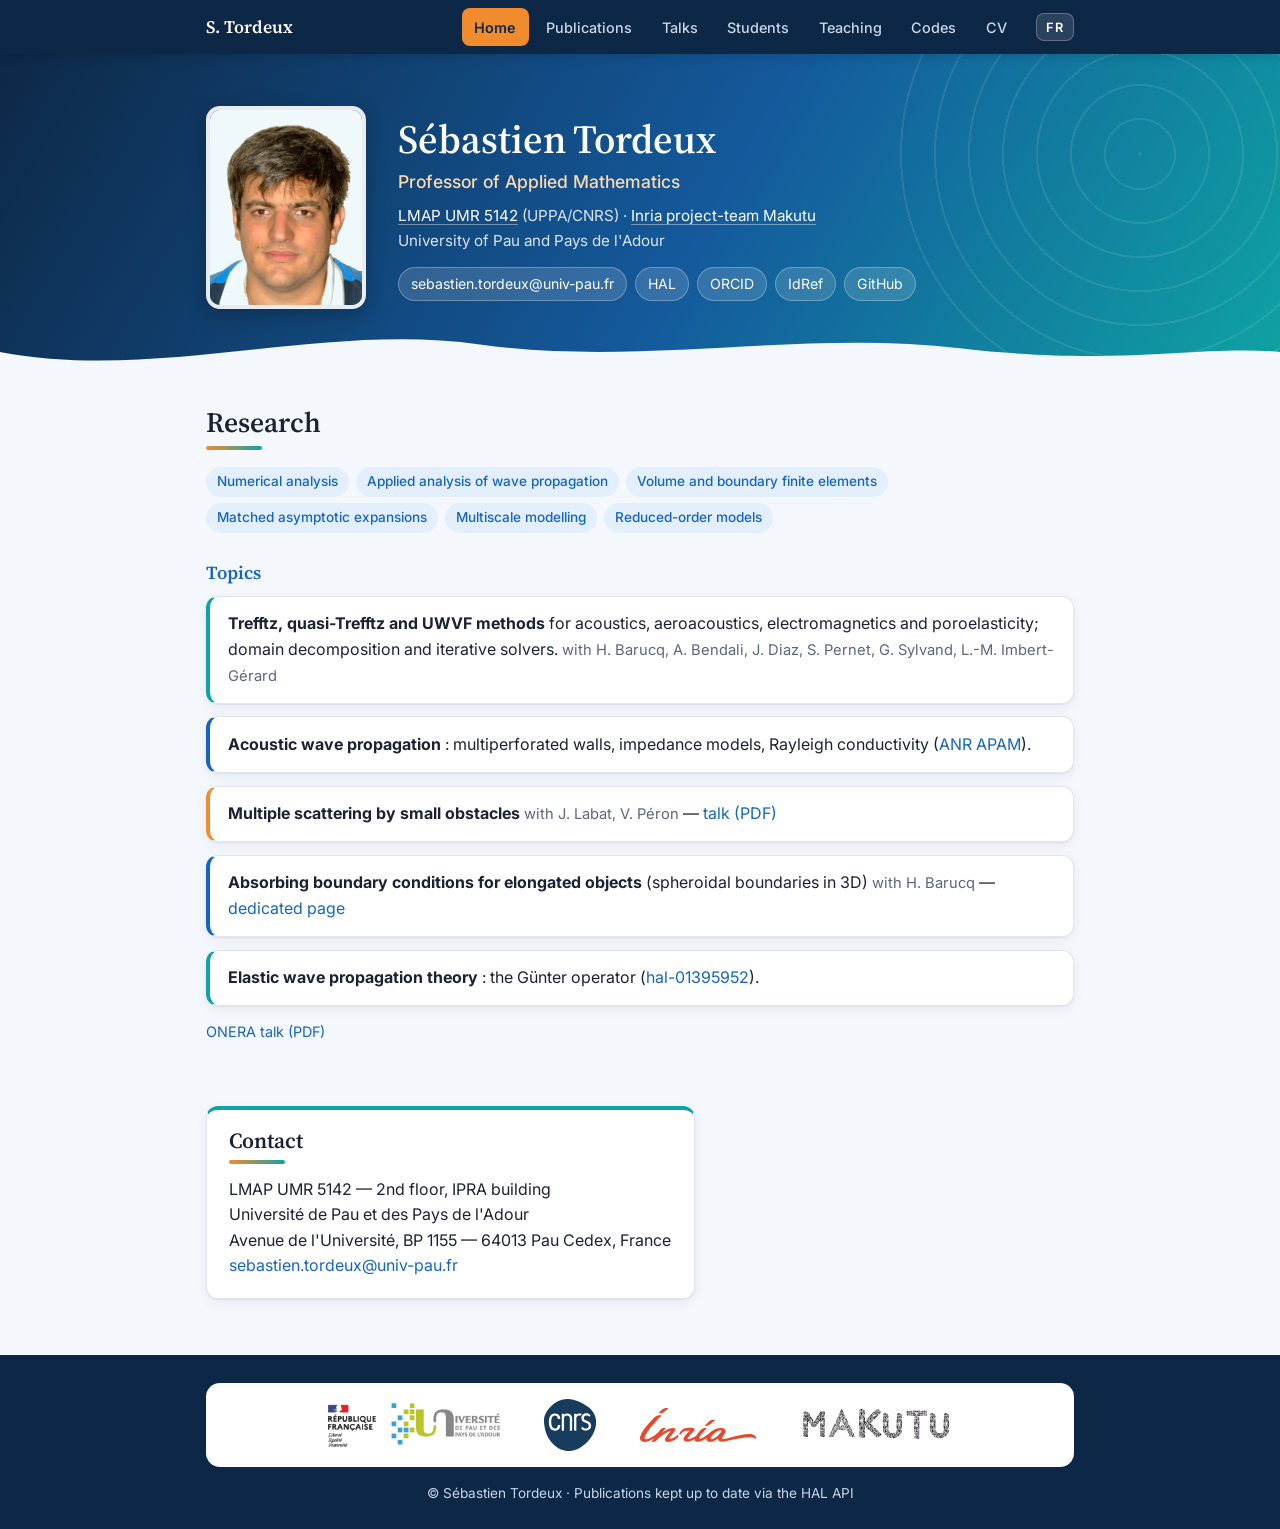
==== index.html @ 2b5ae41a "Parcours : demi-délégation Inria 2025–2027 Co-Authored-By: Claude Opus 5.5 <noreply@anthropic.com>" ====
<!doctype html>
<html lang="fr">
<head>
<meta charset="utf-8">
<meta name="viewport" content="width=device-width, initial-scale=1">
<title>Sébastien Tordeux</title>
<meta name="description" content="Sébastien Tordeux — Professeur de mathématiques appliquées, Université de Pau et des Pays de l'Adour, LMAP, équipe Inria Makutu. Propagation d'ondes, méthodes de Trefftz, analyse asymptotique.">
<link rel="icon" href="img/photo.jpg">
<link rel="preconnect" href="https://fonts.googleapis.com">
<link rel="preconnect" href="https://fonts.gstatic.com" crossorigin>
<link href="https://fonts.googleapis.com/css2?family=Source+Serif+4:opsz,wght@8..60,400;8..60,600&family=Inter:wght@400;500;600&display=swap" rel="stylesheet">
<link rel="stylesheet" href="style.css">
<script>
  // Langue : choix mémorisé, sinon langue du navigateur
  (function () {
    var l;
    try { l = localStorage.getItem('lang'); } catch (e) {}
    if (!l) l = (navigator.language || 'fr').slice(0, 2) === 'fr' ? 'fr' : 'en';
    document.documentElement.lang = l;
  })();
</script>
</head>
<body>

<nav class="topbar">
  <div class="wrap topbar-in">
    <a class="brand" href="#accueil">S. Tordeux</a>
    <ul class="menu">
      <li><a href="#accueil"><span data-l="fr">Accueil</span><span data-l="en">Home</span></a></li>
      <li><a href="#publications">Publications</a></li>
      <li><a href="#exposes"><span data-l="fr">Exposés</span><span data-l="en">Talks</span></a></li>
      <li><a href="#encadrement"><span data-l="fr">Encadrement</span><span data-l="en">Students</span></a></li>
      <li><a href="#enseignement"><span data-l="fr">Enseignement</span><span data-l="en">Teaching</span></a></li>
      <li><a href="#codes">Codes</a></li>
      <li><a href="#parcours"><span data-l="fr">Parcours</span><span data-l="en">CV</span></a></li>
    </ul>
    <button id="lang-toggle" class="lang" type="button" aria-label="Changer de langue / Switch language">
      <span data-l="fr">EN</span><span data-l="en">FR</span>
    </button>
  </div>
</nav>

<header class="hero" data-tab="accueil">
 <div class="wrap hero-in">
  <img class="photo" src="img/photo.jpg" alt="Sébastien Tordeux" width="332" height="425">
  <div>
    <h1>Sébastien Tordeux</h1>
    <p class="role">
      <span data-l="fr">Professeur des universités en mathématiques appliquées</span>
      <span data-l="en">Professor of Applied Mathematics</span>
    </p>
    <p class="affil">
      <a href="https://lma-umr5142.univ-pau.fr/">LMAP UMR 5142</a> (UPPA/CNRS) ·
      <a href="https://team.inria.fr/makutu/"><span data-l="fr">Équipe-projet Inria</span><span data-l="en">Inria project-team</span> Makutu</a><br>
      <span data-l="fr">Université de Pau et des Pays de l'Adour</span><span data-l="en">University of Pau and Pays de l'Adour</span>
    </p>
    <ul class="links">
      <li><a href="mailto:sebastien.tordeux@univ-pau.fr">sebastien.tordeux@univ-pau.fr</a></li>
      <li><a href="https://hal.science/search/index/?q=authIdHal_s:sebastien-tordeux">HAL</a></li>
      <li><a href="https://orcid.org/0000-0002-1357-8472">ORCID</a></li>
      <li><a href="https://www.idref.fr/085221473">IdRef</a></li>
      <li><a href="https://github.com/stordeux">GitHub</a></li>
    </ul>
  </div>
 </div>
 <svg class="wave" viewBox="0 0 1440 80" preserveAspectRatio="none" aria-hidden="true">
  <path d="M0,40 C180,80 360,0 540,30 C720,60 900,10 1080,35 C1260,60 1350,30 1440,40 L1440,80 L0,80 Z"/>
 </svg>
</header>

<main class="wrap">

<!-- ============ RECHERCHE ============ -->
<section id="recherche" data-tab="accueil">
  <h2><span data-l="fr">Recherche</span><span data-l="en">Research</span></h2>

  <div class="tags">
    <span data-l="fr"><span class="tag">Analyse numérique</span><span class="tag">Analyse appliquée des phénomènes de propagation d'ondes</span><span class="tag">Éléments finis volumiques et de frontière</span><span class="tag">Développements asymptotiques raccordés</span><span class="tag">Modélisation multi-échelle</span><span class="tag">Modèles réduits</span></span>
    <span data-l="en"><span class="tag">Numerical analysis</span><span class="tag">Applied analysis of wave propagation</span><span class="tag">Volume and boundary finite elements</span><span class="tag">Matched asymptotic expansions</span><span class="tag">Multiscale modelling</span><span class="tag">Reduced-order models</span></span>
  </div>

  <h3><span data-l="fr">Thèmes</span><span data-l="en">Topics</span></h3>
  <ul class="themes">
    <li>
      <strong><span data-l="fr">Méthodes de Trefftz, quasi-Trefftz et UWVF</span><span data-l="en">Trefftz, quasi-Trefftz and UWVF methods</span></strong>
      <span data-l="fr">en acoustique, aéroacoustique, électromagnétisme et poro-élasticité ; décomposition de domaine et solveurs itératifs.</span>
      <span data-l="en">for acoustics, aeroacoustics, electromagnetics and poroelasticity; domain decomposition and iterative solvers.</span>
      <span class="who"><span data-l="fr">avec</span><span data-l="en">with</span> H. Barucq, A. Bendali, J. Diaz, S. Pernet, G. Sylvand, L.-M. Imbert-Gérard</span>
    </li>
    <li>
      <strong><span data-l="fr">Propagation des ondes acoustiques</span><span data-l="en">Acoustic wave propagation</span></strong>
      <span data-l="fr">: modélisation des parois multiperforées, modèles d'impédance, conductivité de Rayleigh</span>
      <span data-l="en">: multiperforated walls, impedance models, Rayleigh conductivity</span>
      (<a href="http://apam.cerfacs.fr/index.html">ANR APAM</a>).
    </li>
    <li>
      <strong><span data-l="fr">Diffraction multiple par de petits obstacles</span><span data-l="en">Multiple scattering by small obstacles</span></strong>
      <span class="who"><span data-l="fr">avec</span><span data-l="en">with</span> J. Labat, V. Péron</span>
      — <a href="exposes/JOSO_pres.pdf"><span data-l="fr">exposé</span><span data-l="en">talk</span> (PDF)</a>
    </li>
    <li>
      <strong><span data-l="fr">Conditions aux limites absorbantes pour les objets allongés</span><span data-l="en">Absorbing boundary conditions for elongated objects</span></strong>
      <span data-l="fr">(frontières sphéroïdales en dimension 3)</span><span data-l="en">(spheroidal boundaries in 3D)</span>
      <span class="who"><span data-l="fr">avec</span><span data-l="en">with</span> H. Barucq</span>
      — <a href="spheroidal.html"><span data-l="fr">page dédiée</span><span data-l="en">dedicated page</span></a>
    </li>
    <li>
      <strong><span data-l="fr">Théorie de la propagation des ondes élastiques</span><span data-l="en">Elastic wave propagation theory</span></strong>
      : <span data-l="fr">opérateur de Günter</span><span data-l="en">the Günter operator</span>
      (<a href="https://hal.science/hal-01395952">hal-01395952</a>).
    </li>
  </ul>
  <p class="aside"><a href="exposes/EXPOSE_ONERA.pdf"><span data-l="fr">Exposé ONERA</span><span data-l="en">ONERA talk</span> (PDF)</a></p>
</section>

<!-- ============ PUBLICATIONS ============ -->
<section id="publications" data-tab="publications">
  <h2>Publications</h2>
  <p class="aside">
    <span data-l="fr">Liste générée automatiquement depuis</span><span data-l="en">List generated automatically from</span>
    <a href="https://hal.science/search/index/?q=authIdHal_s:sebastien-tordeux">HAL</a>.
  </p>
  <div class="pub-controls">
    <input id="pub-search" type="search" placeholder="Rechercher… / Search…" aria-label="Rechercher dans les publications">
    <div id="pub-filters" class="chips" role="group"></div>
  </div>
  <p id="pub-status" class="aside"></p>
  <div id="pub-list"></div>
</section>

<!-- ============ EXPOSÉS ============ -->
<section id="exposes" data-tab="exposes">
  <h2><span data-l="fr">Exposés</span><span data-l="en">Talks</span></h2>
  <p class="aside">
    <span data-l="fr">Exposés donnés en congrès, en séminaire et pour le grand public.</span>
    <span data-l="en">Talks given at conferences, in seminars and for the general public.</span>
  </p>
  <h4 class="pub-year">2026</h4>
  <ol class="pubs talks">
    <li class="talk-conf"><div class="pub-title"><span class="badge"><span data-l="fr">Congrès</span><span data-l="en">Conference</span></span><i>Numerical Quasi-Trefftz Method for Helmholtz problems</i> <span class="who">(<span data-l="fr">avec</span><span data-l="en">with</span> H. Barucq)</span></div><div class="pub-meta">Trefftz Workshop 2026 – A Century of Trefftz Methods, University of Vienna, Autriche <span class="pub-links"><a href="https://hal.science/hal-05777149">HAL</a></span></div></li>
    <li class="talk-conf"><div class="pub-title"><span class="badge"><span data-l="fr">Congrès</span><span data-l="en">Conference</span></span><i>Variational Quasi-Trefftz Method for Time-Harmonic First-Order Wave Propagation Systems</i> <span class="who">(<span data-l="fr">avec</span><span data-l="en">with</span> M. Rivet, S. Pernet)</span></div><div class="pub-meta">WAVES 2026 – 17th International Conference on Mathematical and Numerical Aspects of Wave Propagation, Montréal, Canada <span class="pub-links"><a href="https://hal.science/hal-05777160">HAL</a></span></div></li>
  </ol>
  <h4 class="pub-year">2024</h4>
  <ol class="pubs talks">
    <li class="talk-conf"><div class="pub-title"><span class="badge"><span data-l="fr">Congrès</span><span data-l="en">Conference</span></span><i>Trefftz Variational Iterative Methods for Solving Linear Hyperbolic Systems</i></div><div class="pub-meta">BIRS Workshop &quot;Contemporary Challenges in Trefftz Methods&quot;, Oaxaca, Mexique</div></li>
    <li class="talk-sem"><div class="pub-title"><span class="badge"><span data-l="fr">Séminaire</span><span data-l="en">Seminar</span></span><i>Méthode de Trefftz pour la Résolution Numérique des Problèmes Hyperboliques</i></div><div class="pub-meta">Séminaire MAC, Institut de Mathématiques de Toulouse</div></li>
    <li class="talk-sem"><div class="pub-title"><span class="badge"><span data-l="fr">Séminaire</span><span data-l="en">Seminar</span></span><i>Méthode de Trefftz pour la Résolution Numérique des Problèmes Hyperboliques</i></div><div class="pub-meta">Séminaire MAP, Laboratoire de Mathématiques et de ses Applications de Pau</div></li>
    <li class="talk-pub"><div class="pub-title"><span class="badge"><span data-l="fr">Grand public</span><span data-l="en">Outreach</span></span><i>Intégration exacte et numérique</i></div><div class="pub-meta">Cercle Sofia Kovalevskaïa</div></li>
  </ol>
  <h4 class="pub-year">2023</h4>
  <ol class="pubs talks">
    <li class="talk-conf"><div class="pub-title"><span class="badge"><span data-l="fr">Congrès</span><span data-l="en">Conference</span></span><i>Méthode de Décomposition de Domaine Basée sur une Formulation de Trefftz pour l’Acoustique Anisotrope</i></div><div class="pub-meta">SMAI, Guadeloupe</div></li>
    <li class="talk-conf"><div class="pub-title"><span class="badge"><span data-l="fr">Congrès</span><span data-l="en">Conference</span></span><i>Scattering of Electromagnetic Waves by Small Obstacles</i></div><div class="pub-meta">AIP, Göttingen</div></li>
    <li class="talk-sem"><div class="pub-title"><span class="badge"><span data-l="fr">Séminaire</span><span data-l="en">Seminar</span></span><i>Méthode de Trefftz pour la Résolution Numérique des Problèmes Hyperboliques</i></div><div class="pub-meta">Institut de Mathématiques de Marseille</div></li>
  </ol>
  <h4 class="pub-year">2022</h4>
  <ol class="pubs talks">
    <li class="talk-sem"><div class="pub-title"><span class="badge"><span data-l="fr">Séminaire</span><span data-l="en">Seminar</span></span><i>An Iterative Method for the Solution of the Maxwell Equations in Very Large Domains</i></div><div class="pub-meta">Applied Mathematics Webinar, Jeddah – Riyadh – Dammam</div></li>
    <li class="talk-sem"><div class="pub-title"><span class="badge"><span data-l="fr">Séminaire</span><span data-l="en">Seminar</span></span><i>Applied Mathematics Webinar</i></div><div class="pub-meta">ENS-Kouba, Alger</div></li>
  </ol>
  <h4 class="pub-year">2019</h4>
  <ol class="pubs talks">
    <li class="talk-conf"><div class="pub-title"><span class="badge"><span data-l="fr">Congrès</span><span data-l="en">Conference</span></span><i>On the Finite Element Solution of Helmholtz Problems in Anisotropic Media</i> <span class="who">(<span data-l="fr">avec</span><span data-l="en">with</span> H. Barucq, A. Bendali, J. Diaz)</span></div><div class="pub-meta">JOSO – Journées Ondes Sud-Ouest, Le Barp, France</div></li>
    <li class="talk-conf"><div class="pub-title"><span class="badge"><span data-l="fr">Congrès</span><span data-l="en">Conference</span></span><i>Ultra-Weak Variational Formulation in Heterogeneous and Anisotropic Media</i> <span class="who">(<span data-l="fr">avec</span><span data-l="en">with</span> H. Barucq, A. Bendali, J. Diaz)</span></div><div class="pub-meta">Workshop franco-russe « Differential Equations and Mathematical Modeling », Khanty-Mansiïsk, Russie</div></li>
    <li class="talk-sem"><div class="pub-title"><span class="badge"><span data-l="fr">Séminaire</span><span data-l="en">Seminar</span></span><i>On the Finite Element Solution of Helmholtz Problems in Anisotropic Media</i></div><div class="pub-meta">LM2AS, DTIS, ONERA</div></li>
    <li class="talk-pub"><div class="pub-title"><span class="badge"><span data-l="fr">Grand public</span><span data-l="en">Outreach</span></span><i>Quelques apports des mathématiques à la physique et de la physique aux mathématiques</i></div><div class="pub-meta">Cercle Sofia Kovalevskaïa, 9 mai 2019</div></li>
  </ol>
  <h4 class="pub-year">2018</h4>
  <ol class="pubs talks">
    <li class="talk-pub"><div class="pub-title"><span class="badge"><span data-l="fr">Grand public</span><span data-l="en">Outreach</span></span><i>Intégration exacte et numérique</i></div><div class="pub-meta">Cercle Sofia Kovalevskaïa, 5 mai 2018</div></li>
  </ol>
  <h4 class="pub-year">2017</h4>
  <ol class="pubs talks">
    <li class="talk-conf"><div class="pub-title"><span class="badge"><span data-l="fr">Congrès</span><span data-l="en">Conference</span></span><i>A Trefftz Method Whose Shape Functions are Constructed Thanks to a High-order DG Finite Element Method</i> <span class="who">(<span data-l="fr">avec</span><span data-l="en">with</span> H. Barucq, A. Bendali, J. Diaz)</span></div><div class="pub-meta">WAVES 2017 – 13th International Conference on Mathematical and Numerical Aspects of Wave Propagation, Minnesota, USA</div></li>
  </ol>
  <h4 class="pub-year">2016</h4>
  <ol class="pubs talks">
    <li class="talk-conf"><div class="pub-title"><span class="badge"><span data-l="fr">Congrès</span><span data-l="en">Conference</span></span><i>A Finite Element Method Whose Shape Functions are Constructed Thanks to a Boundary Element Method</i></div><div class="pub-meta">7th EAGE Saint Petersburg International Conference and Exhibition, Session: Forward and Inverse Seismic Problems</div></li>
  </ol>
  <h4 class="pub-year">2014</h4>
  <ol class="pubs talks">
    <li class="talk-conf"><div class="pub-title"><span class="badge"><span data-l="fr">Congrès</span><span data-l="en">Conference</span></span><i>Modeling of the Damping of Multiperforated Plates</i></div><div class="pub-meta">ICMM-2014, Yakutsk, Russie</div></li>
  </ol>
  <h4 class="pub-year">2013</h4>
  <ol class="pubs talks">
    <li class="talk-sem"><div class="pub-title"><span class="badge"><span data-l="fr">Séminaire</span><span data-l="en">Seminar</span></span><i>IPDG and Laguerre Polynomials for the Wave Equation</i></div><div class="pub-meta">Institute of Computational Mathematics and Mathematical Geophysics, Novosibirsk State University, Russie</div></li>
    <li class="talk-sem"><div class="pub-title"><span class="badge"><span data-l="fr">Séminaire</span><span data-l="en">Seminar</span></span><i>Parois Perforées en Acoustique Linéaire</i></div><div class="pub-meta">Université de Lyon</div></li>
  </ol>
  <h4 class="pub-year">2012</h4>
  <ol class="pubs talks">
    <li class="talk-conf"><div class="pub-title"><span class="badge"><span data-l="fr">Congrès</span><span data-l="en">Conference</span></span><i>Absorbing Boundary Conditions for an Elongated Body</i></div><div class="pub-meta">Aquitaine-Euskadi Workshop on Applied Mathematics, BCAM</div></li>
    <li class="talk-conf"><div class="pub-title"><span class="badge"><span data-l="fr">Congrès</span><span data-l="en">Conference</span></span><i>Eigenvalue Solver Based on an Integral Equation Formulation</i></div><div class="pub-meta">Inverse and Ill-Posed Problems of Mathematical Physics (dédiée au 80e anniversaire de M.M. Lavrent’ev), Novossibirsk, Russie</div></li>
    <li class="talk-conf"><div class="pub-title"><span class="badge"><span data-l="fr">Congrès</span><span data-l="en">Conference</span></span><i>Absorbing Boundary Conditions for an Elongated Body</i></div><div class="pub-meta">Theory and Computational Methods for Inverse and Ill-posed Problems, Novossibirsk, Russie</div></li>
    <li class="talk-conf"><div class="pub-title"><span class="badge"><span data-l="fr">Congrès</span><span data-l="en">Conference</span></span><i>Eigenvalue Solver Based on an Integral Equation Formulation</i></div><div class="pub-meta">Jaca</div></li>
    <li class="talk-conf"><div class="pub-title"><span class="badge"><span data-l="fr">Congrès</span><span data-l="en">Conference</span></span><i>A discontinuous Galerkin method to solve the Helmholtz equation in heterogeneous media</i></div><div class="pub-meta">Differential Equations and Mathematical Modeling, Oulan-Oudé, Lac Baïkal, Russie</div></li>
    <li class="talk-conf"><div class="pub-title"><span class="badge"><span data-l="fr">Congrès</span><span data-l="en">Conference</span></span><i>Introduction to the mathematical analysis of the Helmholtz equation: Sommerfeld condition, limiting amplitude principle and limiting absorption principle</i> <span class="who">(<span data-l="fr">avec</span><span data-l="en">with</span> H. Barucq, J. Diaz)</span></div><div class="pub-meta">École d&#x27;été (cours), Jaca, Espagne <span class="pub-links"><a href="https://hal.science/hal-00927403">HAL</a></span></div></li>
  </ol>
  <h4 class="pub-year">2011</h4>
  <ol class="pubs talks">
    <li class="talk-conf"><div class="pub-title"><span class="badge"><span data-l="fr">Congrès</span><span data-l="en">Conference</span></span><i>Matching of Asymptotic Expansions for Eigenvalue Problems with Two Cavities Linked by a Small Hole</i></div><div class="pub-meta">GDR Chant, Vienne, Autriche</div></li>
    <li class="talk-conf"><div class="pub-title"><span class="badge"><span data-l="fr">Congrès</span><span data-l="en">Conference</span></span><i>Parois Perforées et Multiperforées en Acoustique</i></div><div class="pub-meta">Polariton, CIRM, Marseille</div></li>
    <li class="talk-conf"><div class="pub-title"><span class="badge"><span data-l="fr">Congrès</span><span data-l="en">Conference</span></span><i>Perforated and Multiperforated Plates in Linear Acoustics</i></div><div class="pub-meta">Second International Workshop on Multiphysics, Multiscale and Optimization Problems, University of the Basque Country, Bilbao</div></li>
    <li class="talk-conf"><div class="pub-title"><span class="badge"><span data-l="fr">Congrès</span><span data-l="en">Conference</span></span><i>Self-adjoint Curl Operators</i></div><div class="pub-meta">Journées Bordeaux-Pau-Toulouse, Anglet</div></li>
    <li class="talk-sem"><div class="pub-title"><span class="badge"><span data-l="fr">Séminaire</span><span data-l="en">Seminar</span></span><i>Modèles de Parois Perforées et Multiperforées en Acoustique</i></div><div class="pub-meta">LJJ, Grenoble</div></li>
    <li class="talk-sem"><div class="pub-title"><span class="badge"><span data-l="fr">Séminaire</span><span data-l="en">Seminar</span></span><i>Matching of Asymptotic Expansions for an Eigenvalue Problem with Two Cavities Linked by a Small Hole</i></div><div class="pub-meta">Institute of Computational Mathematics and Mathematical Geophysics, Novosibirsk State University, Russie</div></li>
    <li class="talk-sem"><div class="pub-title"><span class="badge"><span data-l="fr">Séminaire</span><span data-l="en">Seminar</span></span><i>Matching of Asymptotic Expansions for an Eigenvalue Problem with Two Cavities Linked by a Small Hole</i></div><div class="pub-meta">Sobolev Institute of Mathematics, Novosibirsk State University, Russie</div></li>
    <li class="talk-sem"><div class="pub-title"><span class="badge"><span data-l="fr">Séminaire</span><span data-l="en">Seminar</span></span><i>Perforated and Multiperforated Plates in Linear Acoustics</i></div><div class="pub-meta">BCAM, Bilbao, Espagne</div></li>
    <li class="talk-sem"><div class="pub-title"><span class="badge"><span data-l="fr">Séminaire</span><span data-l="en">Seminar</span></span><i>Parois Multiperforées en Acoustique</i></div><div class="pub-meta">Journée APAM, INSA-Toulouse</div></li>
  </ol>
  <h4 class="pub-year">2009</h4>
  <ol class="pubs talks">
    <li class="talk-conf"><div class="pub-title"><span class="badge"><span data-l="fr">Congrès</span><span data-l="en">Conference</span></span><i>Matching of Asymptotic Expansions for a 2D Eigenvalue Problem with Two Cavities Linked by a Narrow Hole</i></div><div class="pub-meta">WAVES, Pau</div></li>
    <li class="talk-sem"><div class="pub-title"><span class="badge"><span data-l="fr">Séminaire</span><span data-l="en">Seminar</span></span><i>Matching of Asymptotic Expansions for an Eigenvalue Problem with Two Cavities Linked by a Thin Hole</i></div><div class="pub-meta">ETHZ, Zurich, Suisse</div></li>
    <li class="talk-sem"><div class="pub-title"><span class="badge"><span data-l="fr">Séminaire</span><span data-l="en">Seminar</span></span><i>Linear Force-Free Magnetic Field or Self-adjoint Extension of the Curl Operator</i></div><div class="pub-meta">Séminaire du projet INRIA POEMS</div></li>
    <li class="talk-sem"><div class="pub-title"><span class="badge"><span data-l="fr">Séminaire</span><span data-l="en">Seminar</span></span><i>Raccordement de Développements Asymptotiques pour des Problèmes aux Valeurs Propres Comportant Deux Cavités Reliées par un Petit Trou (2D et 3D)</i></div><div class="pub-meta">LJK, Grenoble</div></li>
    <li class="talk-sem"><div class="pub-title"><span class="badge"><span data-l="fr">Séminaire</span><span data-l="en">Seminar</span></span><i>Raccordement de Développements Asymptotiques pour des Problèmes aux Valeurs Propres Comportant Deux Cavités Reliées par un Petit Trou (2D et 3D)</i></div><div class="pub-meta">LMA, Pau</div></li>
    <li class="talk-sem"><div class="pub-title"><span class="badge"><span data-l="fr">Séminaire</span><span data-l="en">Seminar</span></span><i>Raccordement de Développements Asymptotiques pour des Problèmes aux Valeurs Propres Comportant Deux Cavités Reliées par un Petit Trou (2D et 3D)</i></div><div class="pub-meta">Projet POEMS, INRIA-Rocquencourt</div></li>
  </ol>
  <h4 class="pub-year">2008</h4>
  <ol class="pubs talks">
    <li class="talk-sem"><div class="pub-title"><span class="badge"><span data-l="fr">Séminaire</span><span data-l="en">Seminar</span></span><i>Justification et Amélioration des Modèles Heuristiques d’Antennes Patch par Développements Asymptotiques Raccordés</i></div><div class="pub-meta">ANEDP, Orsay</div></li>
  </ol>
  <h4 class="pub-year">2007</h4>
  <ol class="pubs talks">
    <li class="talk-sem"><div class="pub-title"><span class="badge"><span data-l="fr">Séminaire</span><span data-l="en">Seminar</span></span><i>Matched Asymptotic Expansions for a Model of Patch Antenna</i></div><div class="pub-meta">20th Birthday of CERFACS, Toulouse</div></li>
  </ol>
  <h4 class="pub-year">2006</h4>
  <ol class="pubs talks">
    <li class="talk-conf"><div class="pub-title"><span class="badge"><span data-l="fr">Congrès</span><span data-l="en">Conference</span></span><span class="badge inv"><span data-l="fr">invité</span><span data-l="en">invited</span></span><i>Linear Force-Free Magnetic Field or Self-adjoint Extension of the Curl Operator</i></div><div class="pub-meta">ACE’06 – Advanced Computational Electromagnetism, Boston University, USA</div></li>
    <li class="talk-conf"><div class="pub-title"><span class="badge"><span data-l="fr">Congrès</span><span data-l="en">Conference</span></span><i>2D–1D Coupling in a Problem Related to the Scattering of Time-Harmonic Waves</i></div><div class="pub-meta">Cinquièmes Journées Singulières, CIRM</div></li>
    <li class="talk-sem"><div class="pub-title"><span class="badge"><span data-l="fr">Séminaire</span><span data-l="en">Seminar</span></span><i>Raccordement de Développements Asymptotiques pour la Propagation des Ondes dans les Milieux Comportant des Fentes</i></div><div class="pub-meta">Groupe de travail, Laboratoire MIP, Toulouse, France</div></li>
    <li class="talk-sem"><div class="pub-title"><span class="badge"><span data-l="fr">Séminaire</span><span data-l="en">Seminar</span></span><i>Comparaison des Techniques de Raccordements de Développements Asymptotiques et de Développements Multiéchelles</i></div><div class="pub-meta">Groupe de travail &quot;Ondes et Structures&quot;, Laboratoire MIP, Toulouse, France</div></li>
  </ol>
  <h4 class="pub-year">2005</h4>
  <ol class="pubs talks">
    <li class="talk-conf"><div class="pub-title"><span class="badge"><span data-l="fr">Congrès</span><span data-l="en">Conference</span></span><i>Matching of Asymptotic Expansions for the Wave Propagation in Media with Thin Slot</i></div><div class="pub-meta">WAVES, Brown University, Providence</div></li>
    <li class="talk-sem"><div class="pub-title"><span class="badge"><span data-l="fr">Séminaire</span><span data-l="en">Seminar</span></span><i>Matching of Asymptotic Expansions for the Wave Propagation in Media with Thin Slot</i></div><div class="pub-meta">AG Analysis und Numerik, Baal, Suisse</div></li>
    <li class="talk-sem"><div class="pub-title"><span class="badge"><span data-l="fr">Séminaire</span><span data-l="en">Seminar</span></span><i>Raccordement de Développements Asymptotiques pour la Propagation des Ondes dans les Milieux Comportant des Fentes</i></div><div class="pub-meta">Séminaire de Mathématiques et de Physique Appliquées, INSTN (CEA), Saclay, France</div></li>
    <li class="talk-sem"><div class="pub-title"><span class="badge"><span data-l="fr">Séminaire</span><span data-l="en">Seminar</span></span><i>Matching of Asymptotic Expansions for the Wave Propagation in Media with Thin Slot</i></div><div class="pub-meta">TiSCoPDE Workshop (New Trends in Simulation and Control of PDEs), Berlin, Allemagne</div></li>
  </ol>
  <h4 class="pub-year">2004</h4>
  <ol class="pubs talks">
    <li class="talk-conf"><div class="pub-title"><span class="badge"><span data-l="fr">Congrès</span><span data-l="en">Conference</span></span><i>Mathematical Justification of Simplified Models for Acoustic Waves in Media Including Thin Slots</i></div><div class="pub-meta">WONAPDE, Chili</div></li>
    <li class="talk-sem"><div class="pub-title"><span class="badge"><span data-l="fr">Séminaire</span><span data-l="en">Seminar</span></span><i>Justification mathématique de modèles simplifiés pour la propagation des ondes dans les milieux comportant des fentes</i></div><div class="pub-meta">Séminaire d’Analyse Numérique, Université de Rennes I, France</div></li>
    <li class="talk-sem"><div class="pub-title"><span class="badge"><span data-l="fr">Séminaire</span><span data-l="en">Seminar</span></span><i>Mathematical Justification of Simplified Models for Acoustic Waves in Media Including Thin Slots</i></div><div class="pub-meta">Seminar for Applied Mathematics, ETHZ, Zurich, Suisse</div></li>
    <li class="talk-sem"><div class="pub-title"><span class="badge"><span data-l="fr">Séminaire</span><span data-l="en">Seminar</span></span><i>Mathematical Modeling for Acoustic Waves in Media Including Thin Slot</i></div><div class="pub-meta">English-French Workshop, ENSTA, Paris, France</div></li>
    <li class="talk-sem"><div class="pub-title"><span class="badge"><span data-l="fr">Séminaire</span><span data-l="en">Seminar</span></span><i>Raccordement de Développements Asymptotiques pour la Propagation des Ondes dans les Milieux Comportant des Fentes</i></div><div class="pub-meta">Groupe de travail &quot;Applications des Mathématiques&quot;, ENS Cachan, Rennes, France</div></li>
  </ol>
  <h4 class="pub-year">2003</h4>
  <ol class="pubs talks">
    <li class="talk-conf"><div class="pub-title"><span class="badge"><span data-l="fr">Congrès</span><span data-l="en">Conference</span></span><i>Asymptotical Models for Wave Propagation in Media Including Slots</i></div><div class="pub-meta">WAVES, Finlande</div></li>
  </ol>
  <h4 class="pub-year">2002</h4>
  <ol class="pubs talks">
    <li class="talk-conf"><div class="pub-title"><span class="badge"><span data-l="fr">Congrès</span><span data-l="en">Conference</span></span><i>Méthodes asymptotiques pour la propagation des ondes acoustiques dans les milieux comportant des fentes</i></div><div class="pub-meta">Séminaire Crespo, ENSTA, Paris, France</div></li>
    <li class="talk-conf"><div class="pub-title"><span class="badge"><span data-l="fr">Congrès</span><span data-l="en">Conference</span></span><i>Asymptotical Models for Wave Propagation in Media Including Slots</i></div><div class="pub-meta">JEE, Toulouse, France</div></li>
  </ol>
</section>

<!-- ============ ENCADREMENT ============ -->
<section id="encadrement" data-tab="encadrement">
  <h2><span data-l="fr">Encadrement doctoral</span><span data-l="en">PhD supervision</span></h2>
  <p class="aside"><span data-l="fr">Les fiches des thèses sont sur</span><span data-l="en">Thesis records are on</span> <a href="https://theses.fr/" target="_blank" rel="noopener">theses.fr</a>.</p>

  <h3><span data-l="fr">Thèses en cours</span><span data-l="en">Ongoing</span></h3>
  <ul class="phd ongoing">
    <li><b>Maïlys Lassale</b>, <span data-l="fr">depuis</span><span data-l="en">since</span> 2026 — <i>Vers une méthode de Trefftz nativement adaptée à la modélisation numérique exascale des ondes électromagnétiques</i>. <span class="fund"><span data-l="fr">Bourse</span><span data-l="en">Funding:</span> DGA</span> · <a href="https://theses.fr/s427392" target="_blank" rel="noopener">theses.fr</a></li>
    <li><b>Andréa Lagardère</b>, <span data-l="fr">depuis</span><span data-l="en">since</span> 2024 <span class="who">(<span data-l="fr">avec</span><span data-l="en">with</span> G. Sylvand, L.-M. Imbert-Gérard)</span> — <i>Méthode Quasi-Trefftz Couplée pour l&#x27;Aéroacoustique</i>. <span class="fund">CIFRE Airbus</span> · <a href="https://theses.fr/s386780" target="_blank" rel="noopener">theses.fr</a></li>
  </ul>

  <h3><span data-l="fr">Thèses soutenues</span><span data-l="en">Completed</span></h3>
  <ul class="phd">
    <li><b>Matthias Rivet</b>, 2025 <span class="who">(<span data-l="fr">avec</span><span data-l="en">with</span> S. Pernet, ONERA)</span> — <i>Optimisation de méthodes de Trefftz et quasi-Trefftz pour la résolution itérative de problèmes de propagation d&#x27;onde en régime harmonique</i>. <span class="fund"><span data-l="fr">Bourse</span><span data-l="en">Funding:</span> AMX</span> · <a href="https://theses.fr/2025PAUU3079" target="_blank" rel="noopener">theses.fr</a></li>
    <li><b>Ibrahima Djiba</b>, 2025 <span class="who">(<span data-l="fr">avec</span><span data-l="en">with</span> H. Barucq)</span> — <i>Méthode de décomposition de domaine basée sur une formulation de Trefftz pour l&#x27;acoustique anisotrope</i>. <span class="fund">Carnot Isifor, Inria</span> · <a href="https://theses.fr/2025PAUU3046" target="_blank" rel="noopener">theses.fr</a></li>
    <li><b>Margot Sirdey</b>, 2022 <span class="who">(<span data-l="fr">avec</span><span data-l="en">with</span> S. Pernet, ONERA)</span> — <i>Méthode itérative de Trefftz pour la simulation d&#x27;ondes électromagnétiques en trois dimensions</i>. <span class="fund">E2S-UPPA, ONERA</span> · <a href="https://theses.fr/2022PAUU3057" target="_blank" rel="noopener">theses.fr</a></li>
    <li><b>Nathan Rouxelin</b>, 2021 <span class="who">(<span data-l="fr">avec</span><span data-l="en">with</span> H. Barucq)</span> — <i>Méthodes numériques mixtes condensées pour l’étude de la propagation des ondes acoustiques en écoulement. Applications en héliosismologie</i>. <span class="fund">E2S-UPPA</span> · <a href="https://theses.fr/2021PAUU3045" target="_blank" rel="noopener">theses.fr</a></li>
    <li><b>Justine Labat</b>, 2019 <span class="who">(<span data-l="fr">avec</span><span data-l="en">with</span> V. Péron)</span> — <i>Modélisation multi-échelle de la diffraction des ondes électromagnétiques par de petits obstacles</i>. · <a href="https://theses.fr/2019PAUU3023" target="_blank" rel="noopener">theses.fr</a></li>
    <li><b>Pierre Minvielle-Larrousse</b>, 2019 — <i>Méthodes de simulation stochastique pour le traitement de l’information</i>. <span class="fund">CEA</span> · <a href="https://theses.fr/2019PAUU3005" target="_blank" rel="noopener">theses.fr</a></li>
    <li><b>Vincent Popie</b>, 2016 <span class="who">(<span data-l="fr">avec</span><span data-l="en">with</span> E. Piot, ONERA)</span> — <i>Modélisation asymptotique de la réponse acoustique de plaques perforées dans un cadre linéaire avec étude des effets visqueux</i>. <span class="fund">DGA-ONERA</span> · <a href="https://theses.fr/2016ESAE0001" target="_blank" rel="noopener">theses.fr</a></li>
    <li><b>Vanessa Mattesi</b>, 2014 — <i>Propagation des ondes dans un domaine comportant des petites hétérogénéités : modélisation asymptotique et calcul numérique</i>. <span class="fund"><span data-l="fr">Région Aquitaine</span><span data-l="en">Aquitaine Region</span>-Inria</span> · <a href="https://theses.fr/2014PAUU3026" target="_blank" rel="noopener">theses.fr</a></li>
    <li><b>Kersten Schmidt</b>, 2008 <span class="who">(<span data-l="fr">avec</span><span data-l="en">with</span> R. Hiptmair, C. Schwab, ETH Zürich)</span> — <i>High-order numerical modelling of highly conductive thin sheets</i>. <span class="fund">ABB</span> · <a href="https://doi.org/10.3929/ethz-a-005750560" target="_blank" rel="noopener">ETH Research Collection</a></li>
    <li><b>Abdelkader Makhlouf</b>, 2008 <span class="who">(<span data-l="fr">avec</span><span data-l="en">with</span> A. Bendali, INSA Toulouse)</span> — <i>Justification et amélioration de modèles d&#x27;antennes patch par la méthode des développements asymptotiques raccordés</i>. · <a href="https://theses.fr/2008ISAT0041" target="_blank" rel="noopener">theses.fr</a></li>
  </ul>
</section>

<!-- ============ ENSEIGNEMENT ============ -->
<section id="enseignement" data-tab="enseignement">
  <h2><span data-l="fr">Enseignement</span><span data-l="en">Teaching</span></h2>
  <p>
    <span data-l="fr">Responsable du Master 2</span><span data-l="en">Head of the second year (M2) of the Master's programme</span>
    <a href="https://formation.univ-pau.fr/fr/catalogue/sciences-technologies-sante-STS/master-14/master-mathematiques-et-applications-program-84-1-2-2/m1-m2-parcours-mathematiques-modelisation-et-simulation-mms-subprogram-136-1.html"><span data-l="fr">Mathématiques, Modélisation et Simulation (MMS)</span><span data-l="en">Mathematics, Modelling and Simulation (MMS)</span></a>.
  </p>

  <h3><span data-l="fr">Polycopiés</span><span data-l="en">Lecture notes</span> (PDF)</h3>
  <ul class="docs pdfs">
    <li><a href="cours/Algebre_numerique.pdf"><span data-l="fr">Algèbre numérique (L3)</span><span data-l="en">Numerical linear algebra (L3)</span></a></li>
    <li><a href="cours/L3_Lp_Fourier.pdf"><span data-l="fr">Espaces de Lebesgue et transformée de Fourier (L3)</span><span data-l="en">Lebesgue spaces and Fourier transform (L3)</span></a></li>
    <li><a href="cours/AN1.pdf"><span data-l="fr">Méthode des différences finies (M1)</span><span data-l="en">Finite difference method (M1)</span></a></li>
    <li><a href="cours/AN2.pdf"><span data-l="fr">Approximation polynomiale par morceaux (M1)</span><span data-l="en">Piecewise polynomial approximation (M1)</span></a></li>
    <li><a href="cours/fonctions_plusieurs_variables.pdf"><span data-l="fr">Fonctions de plusieurs variables (L2, INSA Toulouse)</span><span data-l="en">Functions of several variables (L2, INSA Toulouse)</span></a></li>
    <li><a href="cours/optimisation.pdf"><span data-l="fr">Optimisation continue et théorie lagrangienne (L2, INSA Toulouse)</span><span data-l="en">Continuous optimization and Lagrangian theory (L2, INSA Toulouse)</span></a></li>
    <li><a href="cours/opti_num.pdf"><span data-l="fr">Introduction à l’optimisation numérique (L3, INSA Toulouse)</span><span data-l="en">Introduction to numerical optimization (L3, INSA Toulouse)</span></a></li>
    <li><a href="cours/ondes_M2.pdf"><span data-l="fr">Analyse mathématique de la propagation des ondes (M2)</span><span data-l="en">Mathematical analysis of wave propagation (M2)</span></a></li>
    <li><a href="cours/polymr2.pdf"><span data-l="fr">Analyse asymptotique (M2, Université de Toulouse)</span><span data-l="en">Asymptotic analysis (M2, University of Toulouse)</span></a></li>
  </ul>
</section>

<!-- ============ CODES ============ -->
<section id="codes" data-tab="codes">
  <h2>Codes</h2>
  <ul class="docs">
    <li>
      <a href="https://github.com/stordeux/CODE_EF_2D_UPPA">CODE_EF_2D_UPPA</a> —
      <span data-l="fr">un code d'éléments finis 2D pour mes cours à l'UPPA.</span>
      <span data-l="en">a 2D finite element code for my courses at UPPA.</span>
    </li>
    <li>
      <a href="https://github.com/stordeux/matrice-netflix">matrice-netflix</a> —
      <span data-l="fr">collecte anonyme de notes de films pour un projet de complétion de matrice.</span>
      <span data-l="en">anonymous movie-rating collection for a matrix completion project.</span>
    </li>
  </ul>

  <h3><span data-l="fr">Réalisations numériques</span><span data-l="en">Numerical simulations</span></h3>
  <div class="realisations">
    <article class="real">
      <img src="img/realisations/gotem3_fregate.jpg" alt="Champ électromagnétique diffracté par une frégate" loading="lazy" width="517" height="255">
      <div class="real-body">
        <h4>GoTEM3 — <span data-l="fr">diffraction par une frégate</span><span data-l="en">scattering by a frigate</span></h4>
        <p>
          <span data-l="fr">Simulation 3D en électromagnétisme impliquant plus d'un milliard de degrés de liberté. GoTEM3 est un solveur itératif de Trefftz sur grille cartésienne, fondé sur la formulation ultra-faible de Cessenat et Després : il ne requiert aucune factorisation de matrice et combine stratégie sans assemblage et préconditionneurs locaux et globaux.</span>
          <span data-l="en">3D electromagnetic simulation with more than one billion degrees of freedom. GoTEM3 is an iterative Trefftz solver on Cartesian grids, based on the ultra-weak variational formulation of Cessenat and Després: it needs no matrix factorisation and combines a matrix-free strategy with local and global preconditioners.</span>
        </p>
        <p class="who"><span data-l="fr">Avec</span><span data-l="en">With</span> <b>S. Pernet</b> (ONERA) <span data-l="fr">et</span><span data-l="en">and</span> <b>M. Sirdey</b> (<span data-l="fr">doctorante ONERA-Inria, actuellement ingénieure à l'Université de Lausanne</span><span data-l="en">ONERA-Inria PhD student, now an engineer at the University of Lausanne</span>)</p>
        <p class="pub-links">
          <a href="https://theses.hal.science/tel-04172930"><span data-l="fr">Thèse de M. Sirdey</span><span data-l="en">M. Sirdey's PhD thesis</span></a>
          <a href="https://team.inria.fr/makutu/trefftz-methods-for-electromagnetic-waves-in-the-context-of-high-performance-computing/">Makutu</a>
        </p>
      </div>
    </article>
    <article class="real">
      <a href="spheroidal.html"><img src="spheroidal/fusee_maillage.jpg" alt="Fusée maillée à l'intérieur d'une frontière sphéroïdale" loading="lazy" width="1019" height="666"></a>
      <div class="real-body">
        <h4><span data-l="fr">Surface équivalente radar d'une fusée</span><span data-l="en">Radar cross-section of a rocket</span></h4>
        <p>
          <span data-l="fr">Pour un objet allongé, une frontière artificielle sphéroïdale réduit fortement le domaine de calcul par rapport à une sphère. Nous y construisons des conditions aux limites absorbantes d'ordre arbitraire ; à l'ordre 20, la SER de la fusée coïncide avec la référence calculée par le code CESC du Cerfacs.</span>
          <span data-l="en">For an elongated object, a spheroidal artificial boundary greatly reduces the computational domain compared with a sphere. We build absorbing boundary conditions of arbitrary order on it; at order 20, the rocket's radar cross-section matches the reference computed with Cerfacs' CESC code.</span>
        </p>
        <p class="who"><span data-l="fr">Avec</span><span data-l="en">With</span> <b>H. Barucq</b> (Inria), <b>M. Fares</b> (Cerfacs), <b>C. Kruse</b> (Cerfacs) <span data-l="fr">et</span><span data-l="en">and</span> <b>A.-G. Dupouy Saint-Guirons</b> (BCAM, <span data-l="fr">actuellement</span><span data-l="en">now at</span> TotalEnergies)</p>
        <p class="pub-links">
          <a href="spheroidal.html"><span data-l="fr">Page dédiée (fusée, sous-marin, fonctions sphéroïdales)</span><span data-l="en">Dedicated page (rocket, submarine, spheroidal functions)</span></a>
        </p>
      </div>
    </article>
    <article class="real">
      <a href="bayes.html"><img src="bayes/onde_instantanes.png" alt="Onde acoustique traversant une couche sinusoïdale" loading="lazy" width="1600" height="959"></a>
      <div class="real-body">
        <h4><span data-l="fr">Inversion bayésienne du sous-sol</span><span data-l="en">Bayesian inversion of the subsurface</span></h4>
        <p>
          <span data-l="fr">Retrouver la vitesse des ondes dans le sous-sol à partir de mesures en surface, avec quantification d’incertitude : problème direct par Galerkin discontinu, loi a posteriori explorée par Metropolis-Hastings, Monte-Carlo hamiltonien et filtre de Kalman d’ensemble.</span>
          <span data-l="en">Recovering the subsurface wave speed from surface measurements, with uncertainty quantification: discontinuous Galerkin forward solver, posterior explored with Metropolis–Hastings, Hamiltonian Monte Carlo and an ensemble Kalman filter.</span>
        </p>
        <p class="who"><span data-l="fr">Avec</span><span data-l="en">With</span> <b>B. Latre</b> (<span data-l="fr">doctorant</span><span data-l="en">PhD student</span>, Makutu), <b>H. Barucq</b> (Makutu) <span data-l="fr">et</span><span data-l="en">and</span> <b>M. Asch</b> (Université de Picardie)</p>
        <p class="pub-links">
          <a href="bayes.html"><span data-l="fr">Page dédiée</span><span data-l="en">Dedicated page</span></a>
          <a href="bayes_galerie.html"><span data-l="fr">Toutes les figures</span><span data-l="en">All figures</span></a>
        </p>
      </div>
    </article>
  </div>

  <h3><span data-l="fr">Frontière artificielle : onde acoustique 2D</span><span data-l="en">Artificial boundary: 2D acoustic wave</span></h3>
  <p>
    <span data-l="fr">Même simulation sur [−1,1]², de bord extérieur Σ : à gauche la pression <i>p</i>, à droite l’erreur <i>p</i> − <i>p</i><sub>ref</sub> (échelle ×10).</span>
    <span data-l="en">Same simulation on [−1,1]² with outer boundary Σ: pressure <i>p</i> on the left, error <i>p</i> − <i>p</i><sub>ref</sub> on the right (scale ×10).</span>
  </p>
  <div class="videos">
    <figure class="video-card">
      <video autoplay muted loop playsinline controls preload="auto" poster="videos/movie_abc_poster.png" width="1200" height="672"><source src="videos/movie_abc.mp4" type="video/mp4"></video>
      <figcaption>First-order absorbing boundary condition: spurious reflections remain at the artificial boundary.</figcaption>
    </figure>
    <figure class="video-card">
      <video autoplay muted loop playsinline controls preload="auto" poster="videos/movie_radiation_poster.png" width="1200" height="672"><source src="videos/movie_radiation.mp4" type="video/mp4"></video>
      <figcaption>Two-boundary integral equation: the field is radiated from the inner boundary Γ to the outer boundary Σ; the error is much smaller.</figcaption>
    </figure>
  </div>
</section>

<!-- ============ PARCOURS ============ -->
<section id="parcours" data-tab="parcours">
  <h2><span data-l="fr">Parcours</span><span data-l="en">Career</span></h2>
  <dl class="cv">
    <dt>2025–</dt>
    <dd><span data-l="fr">Professeur des universités, UPPA (demi-délégation Inria 2025–2027)</span><span data-l="en">Full Professor, UPPA (half-time secondment to Inria 2025–2027)</span></dd>
    <dt>2010–2025</dt>
    <dd><span data-l="fr">Maître de conférences, UPPA — chaire d'excellence 2010–2015, HDR 2012, demi-délégations Inria 2017–2019 et 2020–2021</span><span data-l="en">Associate Professor, UPPA — excellence chair 2010–2015, habilitation (HDR) 2012, half-time secondments to Inria 2017–2019 and 2020–2021</span></dd>
    <dt>2006–2010</dt>
    <dd><span data-l="fr">Maître de conférences, IMT / INSA Toulouse</span><span data-l="en">Associate Professor, IMT / INSA Toulouse</span></dd>
    <dt>2005–2006</dt>
    <dd><span data-l="fr">Post-doctorat, ETH Zürich</span><span data-l="en">Postdoc, ETH Zürich</span></dd>
    <dt>2001–2004</dt>
    <dd><span data-l="fr">Doctorat en mathématiques appliquées, Inria Rocquencourt (dir. Patrick Joly)</span><span data-l="en">PhD in applied mathematics, Inria Rocquencourt (advisor Patrick Joly)</span></dd>
    <dt>1998–2001</dt>
    <dd><span data-l="fr">Ingénieur ENSTA ; DEA de mathématiques appliquées, Université de Versailles-Saint-Quentin</span><span data-l="en">ENSTA engineering degree; DEA (MSc) in applied mathematics, University of Versailles-Saint-Quentin</span></dd>
  </dl>

  <h3><span data-l="fr">Responsabilités collectives</span><span data-l="en">Collective responsibilities</span></h3>
  <ul class="plain">
    <li><span data-l="fr">Co-responsable du pôle formation du projet ciblé Exa-MA, PEPR NumPEx (numérique pour l'exascale), avec C. Prud'homme</span><span data-l="en">Co-head of the training unit of the Exa-MA targeted project, PEPR NumPEx (exascale computing), with C. Prud'homme</span></li>
    <li><span data-l="fr">Membre de la commission d'experts Mathématiques et Mathématiques appliquées de l'UPPA (depuis 2021)</span><span data-l="en">Member of the UPPA expert committee for Mathematics and Applied Mathematics (since 2021)</span></li>
    <li><span data-l="fr">Membre élu du Conseil national des universités, section 26 (2011–2015 ; 2019, session PEDR)</span><span data-l="en">Elected member of the French National Council of Universities, section 26 (2011–2015; 2019, research-bonus session)</span></li>
    <li><span data-l="fr">Contribution aux rapports d'activité et aux évaluations des équipes-projets Inria Magique-3D puis Makutu</span><span data-l="en">Contribution to the activity reports and evaluations of the Inria project-teams Magique-3D and Makutu</span></li>
  </ul>

  <h3><span data-l="fr">Responsabilités pédagogiques</span><span data-l="en">Teaching responsibilities</span></h3>
  <ul class="plain">
    <li><span data-l="fr">Responsable du Master 2 MMS (depuis 2023 ; 2018–2019)</span><span data-l="en">Head of Master 2 MMS (since 2023; 2018–2019)</span></li>
    <li><span data-l="fr">Responsable du Master 1 MMS (2019–2023 ; 2012–2014)</span><span data-l="en">Head of Master 1 MMS (2019–2023; 2012–2014)</span></li>
    <li><span data-l="fr">Restructuration du Master MMS (avec J. Giacomoni et G. Warnault) ; création d'un double diplôme avec l'Université d'État de Novossibirsk (interrompu en 2022)</span><span data-l="en">Restructuring of the MMS Master's programme (with J. Giacomoni and G. Warnault); creation of a double degree with Novosibirsk State University (suspended in 2022)</span></li>
    <li><span data-l="fr">Séances de travail sur l'algèbre linéaire et la programmation des solveurs pour les doctorants de Makutu (depuis 2019)</span><span data-l="en">Working sessions on linear algebra and solver programming for Makutu PhD students (since 2019)</span></li>
  </ul>

  <h3><span data-l="fr">Expertise</span><span data-l="en">Expertise</span></h3>
  <ul class="plain">
    <li><span data-l="fr">Expert auprès de GENCI, comité thématique 6 : algorithmique, mathématiques, quantique et scientific machine learning (depuis 2025)</span><span data-l="en">Expert for GENCI, thematic committee 6: algorithms, mathematics, quantum and scientific machine learning (since 2025)</span></li>
    <li><span data-l="fr">Expert au comité scientifique du projet MONALISA de l'ONERA (départements DAAA, DEMR, DTIS), depuis 2022</span><span data-l="en">Expert on the scientific committee of ONERA's MONALISA project (DAAA, DEMR and DTIS departments), since 2022</span></li>
    <li><span data-l="fr">Expertise de projets ANR</span><span data-l="en">Reviewer for the French National Research Agency (ANR)</span></li>
    <li><span data-l="fr">Rapporteur pour</span><span data-l="en">Referee for</span> J. Comput. Phys., M2AN, M2AS, M3AS, J. Fluid Mech., Asymptotic Analysis…</li>
    <li><span data-l="fr">Rapporteur de 4 thèses et examinateur de 8 thèses (hors établissement)</span><span data-l="en">Referee for 4 PhD theses and examiner for 8 (outside my institution)</span></li>
  </ul>

  <h3><span data-l="fr">Organisation de conférences et séminaires</span><span data-l="en">Conference and seminar organisation</span></h3>
  <ul class="plain">
    <li>2019 — <span data-l="fr">Comité de programme,</span><span data-l="en">Programme committee,</span> International Russian-French Workshop « Differential Equations and Mathematical Modeling », Khanty-Mansiysk</li>
    <li>2017 — <span data-l="fr">Journées en l'honneur d'Abderrahmane Bendali, UPPA (avec J. Diaz, H. Barucq)</span><span data-l="en">Workshop in honour of Abderrahmane Bendali, UPPA (with J. Diaz, H. Barucq)</span></li>
    <li>2016 — <span data-l="fr">Secrétaire du comité scientifique, Journées des Ondes du Sud-Ouest, UPPA</span><span data-l="en">Scientific committee secretary, Journées des Ondes du Sud-Ouest, UPPA</span></li>
    <li>2015 — <span data-l="fr">Comité scientifique,</span><span data-l="en">Scientific committee,</span> Differential Equations and Mathematical Modeling, Ulan-Ude</li>
    <li>2014 — <span data-l="fr">Comité scientifique,</span><span data-l="en">Scientific committee,</span> 7th International Conference on Mathematical Modeling (ICMM-2014), Yakutsk</li>
    <li>2012 — <span data-l="fr">Organisateur,</span><span data-l="en">Organiser,</span> First Russian-French Conference on Mathematical Geophysics, Mathematical Modeling in Continuum Mechanics and Inverse Problems (<span data-l="fr">avec</span><span data-l="en">with</span> H. Barucq, J. Diaz)</li>
    <li>2009 — <span data-l="fr">Organisateur,</span><span data-l="en">Organiser,</span> Multiscale Asymptotics and Computational Approximation for Surface Defects and Applications in Mechanics, ENS Cachan</li>
    <li>2008–2010 — <span data-l="fr">Séminaire</span><span data-l="en">Seminar</span> « Ondes et Structures », <span data-l="fr">Institut de Mathématiques de Toulouse</span><span data-l="en">Toulouse Mathematics Institute</span></li>
  </ul>
</section>

<!-- ============ CONTACT ============ -->
<section id="contact" data-tab="accueil">
 <div class="contact-card">
  <h2>Contact</h2>
  <address>
    LMAP UMR 5142 — <span data-l="fr">2e étage, bâtiment IPRA</span><span data-l="en">2nd floor, IPRA building</span><br>
    Université de Pau et des Pays de l'Adour<br>
    Avenue de l'Université, BP 1155 — 64013 Pau Cedex, France<br>
    <a href="mailto:sebastien.tordeux@univ-pau.fr">sebastien.tordeux@univ-pau.fr</a>
  </address>
 </div>
</section>

</main>

<footer class="foot">
  <div class="wrap">
    <div class="logos">
      <a href="https://www.univ-pau.fr/" title="Université de Pau et des Pays de l'Adour"><img src="img/logos/uppa.png" alt="UPPA" height="44"></a>
      <a href="https://www.cnrs.fr/" title="CNRS"><img src="img/logos/cnrs.svg" alt="CNRS" height="52"></a>
      <a href="https://www.inria.fr/" title="Inria"><img src="img/logos/inria.svg" alt="Inria" height="34"></a>
      <a href="https://team.inria.fr/makutu/" title="Équipe-projet Makutu"><img src="img/logos/makutu.png" alt="Makutu" height="34"></a>
    </div>
    <p>© Sébastien Tordeux ·
    <span data-l="fr">Publications à jour via l'API HAL</span><span data-l="en">Publications kept up to date via the HAL API</span></p>
  </div>
</footer>

<script src="i18n.js"></script>
<script src="hal.js"></script>
<script src="tabs.js"></script>
</body>
</html>
---- style.css ----
/* Thème « ondes » : bleu océan → turquoise, accent corail/ambre */
:root {
  --bg: #f4f7fb;
  --surface: #ffffff;
  --text: #1a2233;
  --muted: #5b667a;
  --line: #dfe6f0;
  --accent: #1565c0;
  --accent-2: #0fa3a3;
  --warm: #f08c2e;
  --accent-soft: #e3effc;
  --chip: #edf1f7;
  --nav: #0d2847;
  --nav-text: #c9d6e8;
  --hero-1: #0d2847;
  --hero-2: #145a9c;
  --hero-3: #0fa3a3;
  --shadow: 0 1px 2px rgba(16, 40, 80, .06), 0 4px 14px rgba(16, 40, 80, .06);
  --c-art: #1565c0; --c-comm: #0f8f8f; --c-couv: #8e44ad; --c-report: #d97706;
  --c-pre: #c2410c; --c-these: #15803d; --c-other: #64748b;
}
@media (prefers-color-scheme: dark) {
  :root:not([data-theme="light"]) {
    --bg: #0f1520; --surface: #172030; --text: #e4e9f2; --muted: #9aa7bd; --line: #26324a;
    --accent: #6fb1ff; --accent-2: #3fd0c9; --warm: #ffae5c; --accent-soft: #1b2c47; --chip: #1f2a3d;
    --nav: #0a1424; --nav-text: #a9b8cf;
    --hero-1: #0a1a33; --hero-2: #12457a; --hero-3: #0b7f80;
    --shadow: 0 1px 2px rgba(0,0,0,.3), 0 4px 14px rgba(0,0,0,.25);
    --c-art: #6fb1ff; --c-comm: #3fd0c9; --c-couv: #c58cf0; --c-report: #fbbf24;
    --c-pre: #fb923c; --c-these: #4ade80; --c-other: #94a3b8;
  }
}
:root[data-theme="dark"] {
  --bg: #0f1520; --surface: #172030; --text: #e4e9f2; --muted: #9aa7bd; --line: #26324a;
  --accent: #6fb1ff; --accent-2: #3fd0c9; --warm: #ffae5c; --accent-soft: #1b2c47; --chip: #1f2a3d;
  --nav: #0a1424; --nav-text: #a9b8cf;
  --hero-1: #0a1a33; --hero-2: #12457a; --hero-3: #0b7f80;
  --shadow: 0 1px 2px rgba(0,0,0,.3), 0 4px 14px rgba(0,0,0,.25);
  --c-art: #6fb1ff; --c-comm: #3fd0c9; --c-couv: #c58cf0; --c-report: #fbbf24;
  --c-pre: #fb923c; --c-these: #4ade80; --c-other: #94a3b8;
}

/* Bilingue : on masque la langue inactive */
html[lang="fr"] [data-l="en"],
html[lang="en"] [data-l="fr"] { display: none !important; }

/* Onglets : seul l'onglet actif est affiché */
[data-tab]:not(.on) { display: none !important; }

* { box-sizing: border-box; }
html { scroll-padding-top: 4rem; }
body {
  margin: 0;
  background: var(--bg);
  color: var(--text);
  font: 16px/1.6 Inter, system-ui, -apple-system, "Segoe UI", sans-serif;
}
a { color: var(--accent); text-decoration: none; }
a:hover { text-decoration: underline; }

.wrap { max-width: 900px; margin: 0 auto; padding: 0 16px; }

/* ---------- Barre d'onglets ---------- */
.topbar { position: sticky; top: 0; z-index: 10; background: var(--nav); box-shadow: 0 2px 10px rgba(0,0,0,.15); }
.topbar-in { display: flex; align-items: center; gap: 1rem; height: 3.4rem; }
.brand { font-family: "Source Serif 4", Georgia, serif; font-weight: 600; font-size: 1.1rem; color: #fff; white-space: nowrap; }
.brand:hover { text-decoration: none; }
.menu { display: flex; gap: .25rem; list-style: none; margin: 0 0 0 auto; padding: 0; overflow-x: auto; scrollbar-width: none; }
.menu::-webkit-scrollbar { display: none; }
.menu a {
  display: block; padding: .45rem .8rem; border-radius: 8px;
  color: var(--nav-text); font-size: .9rem; font-weight: 500; white-space: nowrap;
  transition: background .15s, color .15s;
}
.menu a:hover { color: #fff; background: rgba(255,255,255,.08); text-decoration: none; }
.menu a.active { color: var(--nav); background: var(--warm); font-weight: 600; }
.lang {
  font: 600 .8rem Inter, sans-serif; letter-spacing: .04em;
  color: #fff; background: rgba(255,255,255,.12);
  border: 1px solid rgba(255,255,255,.25); border-radius: 8px; padding: .35rem .6rem; cursor: pointer;
}
.lang:hover { background: rgba(255,255,255,.2); }

/* ---------- Bandeau d'accueil ---------- */
.hero {
  position: relative; color: #fff;
  background: linear-gradient(120deg, var(--hero-1) 0%, var(--hero-2) 55%, var(--hero-3) 100%);
  padding: 3.25rem 0 4.5rem;
  overflow: hidden;
}
.hero::before {           /* cercles concentriques : une onde qui se propage */
  content: ""; position: absolute; right: -120px; top: -160px; width: 520px; height: 520px; border-radius: 50%;
  background: repeating-radial-gradient(circle, rgba(255,255,255,.09) 0 2px, transparent 2px 34px);
  pointer-events: none;
}
.hero-in { position: relative; display: flex; gap: 2rem; align-items: center; }
.hero .wave { position: absolute; left: 0; bottom: -1px; width: 100%; height: 60px; fill: var(--bg); }
.photo {
  width: 160px; height: auto; border-radius: 14px; flex: none;
  border: 4px solid rgba(255,255,255,.9); box-shadow: 0 6px 20px rgba(0,0,0,.25);
}
h1, h2, h3 { font-family: "Source Serif 4", Georgia, serif; font-weight: 600; line-height: 1.25; }
h1 { font-size: 2.5rem; margin: 0 0 .25rem; }
.role { margin: 0; font-size: 1.1rem; color: #ffd9ae; font-weight: 500; }
.affil { margin: .5rem 0 .9rem; color: rgba(255,255,255,.85); font-size: .95rem; }
.hero a { color: #fff; text-decoration: underline; text-decoration-color: rgba(255,255,255,.4); text-underline-offset: 3px; }
.links { display: flex; flex-wrap: wrap; gap: .5rem; list-style: none; padding: 0; margin: 0; font-size: .88rem; }
.links a {
  display: inline-block; text-decoration: none; padding: .3rem .75rem; border-radius: 999px;
  background: rgba(255,255,255,.14); border: 1px solid rgba(255,255,255,.28);
}
.links a:hover { background: rgba(255,255,255,.26); }

/* ---------- Sections ---------- */
main { padding-bottom: 2rem; }
section { padding: 1.5rem 0; }
main > [data-tab]:not([data-tab="accueil"]) { padding-top: 2.5rem; min-height: 62vh; }
h2 { font-size: 1.75rem; margin: 0 0 1.1rem; display: inline-block; }
h2::after {
  content: ""; display: block; height: 4px; width: 56px; margin-top: .35rem; border-radius: 2px;
  background: linear-gradient(90deg, var(--warm), var(--accent-2));
}
h3 { font-size: 1.15rem; margin: 1.75rem 0 .75rem; color: var(--accent); }
.aside { color: var(--muted); font-size: .9rem; }
.who, .fund { color: var(--muted); font-size: .92em; }
.fund::before { content: "· "; }

.tags { display: flex; flex-wrap: wrap; gap: .4rem; }
.tags > span { display: contents; }
.tag {
  font-size: .85rem; padding: .25rem .7rem; border-radius: 999px;
  background: var(--accent-soft); color: var(--accent); font-weight: 500;
}

/* Cartes */
ul.themes, ul.phd, ul.docs, ul.plain { list-style: none; padding: 0; margin: 0; }
ul.themes { display: grid; gap: .8rem; }
ul.themes li, ul.phd li, ul.docs li {
  background: var(--surface); border: 1px solid var(--line); border-radius: 12px;
  padding: .9rem 1.1rem; box-shadow: var(--shadow);
}
ul.themes li { border-left: 4px solid var(--accent-2); }
ul.themes li:nth-child(2n) { border-left-color: var(--accent); }
ul.themes li:nth-child(3n) { border-left-color: var(--warm); }
ul.phd { display: grid; gap: .7rem; }
ul.phd li { border-left: 4px solid var(--accent); }
ul.phd.ongoing li { border-left-color: var(--warm); }
ul.plain li { padding: .3rem 0 .3rem 1.2rem; position: relative; }
ul.plain li::before { content: ""; position: absolute; left: 0; top: .85rem; width: 7px; height: 7px; border-radius: 50%; background: var(--accent-2); }

/* Polycopiés : grille de cartes */
ul.docs { display: grid; grid-template-columns: repeat(auto-fill, minmax(250px, 1fr)); gap: .8rem; }
ul.docs li { transition: transform .15s, box-shadow .15s; }
ul.docs li:hover { transform: translateY(-2px); box-shadow: 0 8px 22px rgba(16,40,80,.12); }
ul.docs.pdfs li a { display: flex; align-items: center; gap: .7rem; font-weight: 500; }
ul.docs.pdfs li a::before {
  content: "PDF"; flex: none; font: 700 .65rem Inter, sans-serif; letter-spacing: .04em; color: #fff;
  background: linear-gradient(135deg, var(--warm), #e0552f); border-radius: 6px; padding: .55rem .45rem;
}
ul.docs.pdfs li a:hover { text-decoration: none; }

/* Parcours : frise */
dl.cv { display: grid; grid-template-columns: 7.5rem 1fr; gap: 0 1.25rem; margin: 0; }
dl.cv dt {
  color: var(--accent); font-weight: 600; font-variant-numeric: tabular-nums;
  padding: .55rem 0; text-align: right;
}
dl.cv dd { margin: 0; padding: .55rem 0 .55rem 1.25rem; border-left: 3px solid var(--line); position: relative; }
dl.cv dd::before {
  content: ""; position: absolute; left: -8px; top: 1.05rem; width: 13px; height: 13px; border-radius: 50%;
  background: var(--surface); border: 3px solid var(--accent-2);
}

.contact-card {
  display: inline-block; background: var(--surface); border: 1px solid var(--line); border-radius: 12px;
  padding: 1.1rem 1.4rem 1.2rem; box-shadow: var(--shadow); border-top: 4px solid var(--accent-2);
}
.contact-card h2 { display: block; font-size: 1.35rem; margin-bottom: .8rem; }
address { font-style: normal; }

/* ---------- Publications ---------- */
.pub-controls { display: flex; flex-direction: column; gap: .75rem; margin-bottom: .5rem; }
#pub-search {
  width: 100%; padding: .65rem .9rem; font: inherit; color: var(--text);
  background: var(--surface); border: 1px solid var(--line); border-radius: 10px; box-shadow: var(--shadow);
}
#pub-search:focus { outline: 2px solid var(--accent); outline-offset: 0; }
.chips { display: flex; flex-wrap: wrap; gap: .4rem; }
.chip {
  font: 500 .85rem Inter, sans-serif; color: var(--text); background: var(--surface);
  border: 1px solid var(--line); border-radius: 999px; padding: .3rem .8rem; cursor: pointer;
}
.chip:hover { border-color: var(--accent); }
.chip[aria-pressed="true"] { background: var(--accent); color: #fff; border-color: var(--accent); }
.chip[aria-pressed="true"] .n { color: rgba(255,255,255,.8); }
.chip .n { color: var(--muted); margin-left: .35rem; font-variant-numeric: tabular-nums; }
.pub-year {
  font-family: "Source Serif 4", Georgia, serif; font-size: 1.2rem; color: var(--accent);
  margin: 1.6rem 0 .6rem; display: flex; align-items: center; gap: .75rem;
}
.pub-year::after { content: ""; flex: 1; height: 1px; background: var(--line); }
ol.pubs { list-style: none; padding: 0; margin: 0; display: grid; gap: .6rem; }
ol.pubs li {
  background: var(--surface); border: 1px solid var(--line); border-left: 4px solid var(--cat, var(--accent));
  border-radius: 10px; padding: .7rem 1rem; box-shadow: var(--shadow);
}
.pub-title { font-weight: 500; }
.pub-meta { color: var(--muted); font-size: .9rem; }
.pub-meta b { color: var(--text); font-weight: 600; }
.pub-links { font-size: .85rem; display: inline-flex; gap: .7rem; margin-left: .4rem; font-weight: 500; }
.badge {
  font-size: .68rem; font-weight: 700; letter-spacing: .04em; text-transform: uppercase;
  color: #fff; background: var(--cat, var(--accent)); border-radius: 4px; padding: .1rem .4rem; margin-right: .45rem;
  vertical-align: .1em;
}
.cat-ART { --cat: var(--c-art); } .cat-COMM { --cat: var(--c-comm); } .cat-COUV { --cat: var(--c-couv); }
.cat-REPORT { --cat: var(--c-report); } .cat-PRE { --cat: var(--c-pre); } .cat-THESE { --cat: var(--c-these); }
.cat-OTHER { --cat: var(--c-other); }

/* ---------- Pied de page ---------- */
.foot { background: var(--nav); color: var(--nav-text); font-size: .85rem; padding: 1.75rem 0 1.5rem; margin-top: 2rem; }
.foot p { margin: 1rem 0 0; text-align: center; }
.logos {
  display: flex; flex-wrap: wrap; justify-content: center; align-items: center; gap: 1.5rem 2.75rem;
  background: #fff; border-radius: 14px; padding: 1rem 1.5rem;
}
.logos img { display: block; width: auto; }
.logos a { opacity: .9; transition: opacity .15s; }
.logos a:hover { opacity: 1; }

@media (max-width: 640px) {
  .hero { padding: 2rem 0 3.5rem; }
  .hero-in { flex-direction: column; align-items: flex-start; gap: 1rem; }
  .photo { width: 130px; }
  h1 { font-size: 1.9rem; }
  .brand { display: none; }
  .menu { margin-left: 0; }
  dl.cv { grid-template-columns: 1fr; }
  dl.cv dt { text-align: left; padding: .6rem 0 0 1.25rem; border-left: 3px solid var(--line); }
  dl.cv dd { padding-top: 0; }
  dl.cv dd::before { top: -1.1rem; }
  .logos { gap: 1.25rem 1.75rem; }
  .logos img { max-height: 36px; }
}

/* Exposés */
.talk-conf { --cat: var(--c-art); }
.talk-sem  { --cat: var(--c-comm); }
.talk-pub  { --cat: var(--warm); }
.badge.inv { background: var(--c-these); }

/* Réalisations numériques */
.realisations { display: grid; grid-template-columns: repeat(auto-fill, minmax(340px, 1fr)); gap: 1rem; }
.real {
  background: var(--surface); border: 1px solid var(--line); border-radius: 12px; overflow: hidden;
  box-shadow: var(--shadow); display: flex; flex-direction: column;
}
.real img { width: 100%; height: auto; display: block; background: #fff; border-bottom: 1px solid var(--line); }
.real-body { padding: .9rem 1.1rem 1rem; }
.real h4 { font-family: "Source Serif 4", Georgia, serif; font-size: 1.1rem; margin: 0 0 .4rem; }
.real p { margin: .3rem 0; font-size: .93rem; }
.real .pub-links { margin-left: 0; }
@media (max-width: 640px) { .realisations { grid-template-columns: 1fr; } }

/* Vidéos */
.videos { display: grid; gap: 1.2rem; }
.video-card {
  margin: 0; background: var(--surface); border: 1px solid var(--line); border-radius: 12px;
  padding: .8rem; box-shadow: var(--shadow);
}
.video-card video { display: block; width: 100%; height: auto; aspect-ratio: 1200 / 672; border-radius: 8px; background: #fff; }
.video-card figcaption { color: var(--muted); font-size: .9rem; margin-top: .5rem; text-align: center; }
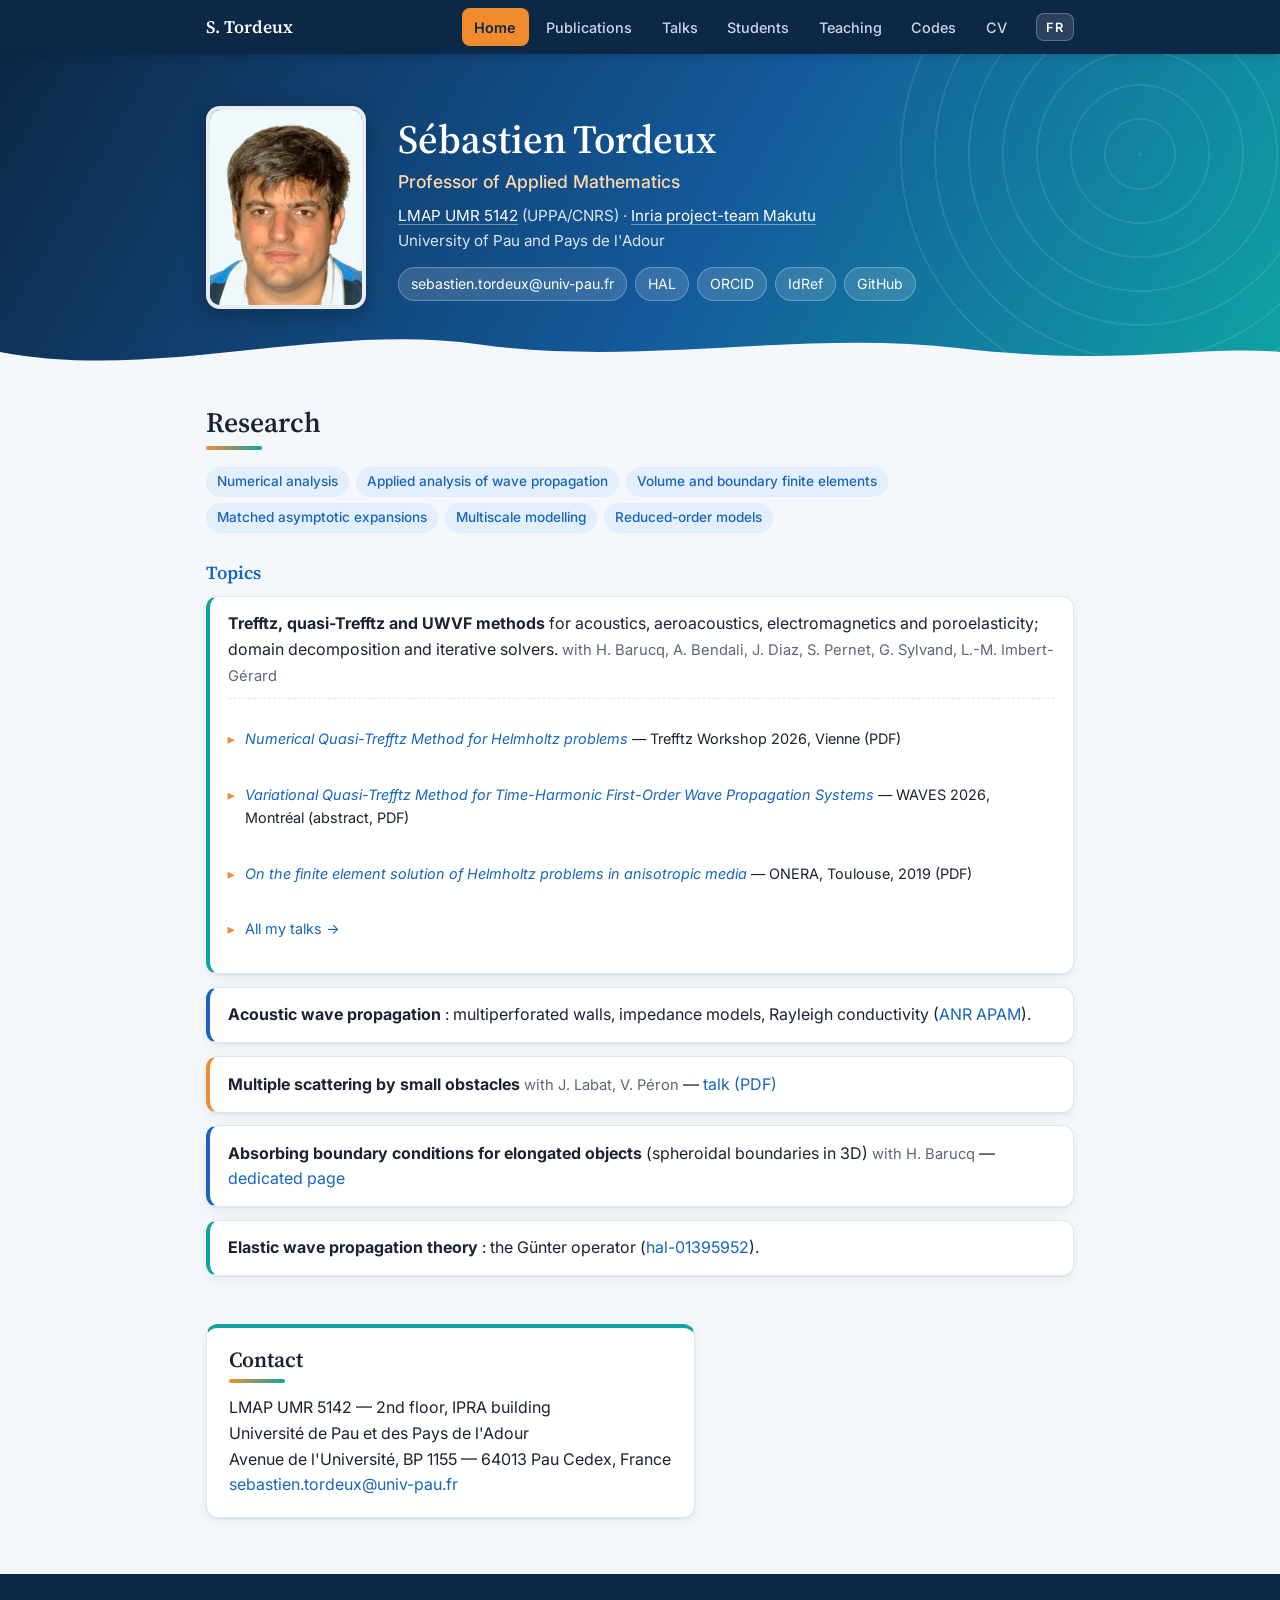
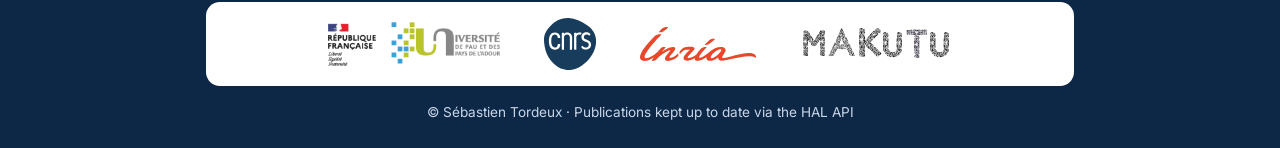
==== commit b57a7d3b: "Accueil : exposés Trefftz sous le thème Trefftz (ONERA, Vienne, WAVES) Co-Authored-By: Claude Opus 5" ====
--- a/index.html
+++ b/index.html
@@ -86,6 +86,12 @@
       <span data-l="fr">en acoustique, aéroacoustique, électromagnétisme et poro-élasticité ; décomposition de domaine et solveurs itératifs.</span>
       <span data-l="en">for acoustics, aeroacoustics, electromagnetics and poroelasticity; domain decomposition and iterative solvers.</span>
       <span class="who"><span data-l="fr">avec</span><span data-l="en">with</span> H. Barucq, A. Bendali, J. Diaz, S. Pernet, G. Sylvand, L.-M. Imbert-Gérard</span>
+      <ul class="talklinks">
+        <li><a href="exposes/Trefftz_Vienne_2026.pdf"><i>Numerical Quasi-Trefftz Method for Helmholtz problems</i></a> — Trefftz Workshop 2026, Vienne (PDF)</li>
+        <li><a href="exposes/WAVES2026_resume.pdf"><i>Variational Quasi-Trefftz Method for Time-Harmonic First-Order Wave Propagation Systems</i></a> — WAVES 2026, Montréal (<span data-l="fr">résumé</span><span data-l="en">abstract</span>, PDF)</li>
+        <li><a href="exposes/EXPOSE_ONERA.pdf"><i>On the finite element solution of Helmholtz problems in anisotropic media</i></a> — ONERA, Toulouse, 2019 (PDF)</li>
+        <li><a href="#exposes"><span data-l="fr">Tous mes exposés</span><span data-l="en">All my talks</span> →</a></li>
+      </ul>
     </li>
     <li>
       <strong><span data-l="fr">Propagation des ondes acoustiques</span><span data-l="en">Acoustic wave propagation</span></strong>
@@ -110,7 +116,6 @@
       (<a href="https://hal.science/hal-01395952">hal-01395952</a>).
     </li>
   </ul>
-  <p class="aside"><a href="exposes/EXPOSE_ONERA.pdf"><span data-l="fr">Exposé ONERA</span><span data-l="en">ONERA talk</span> (PDF)</a></p>
 </section>
 
 <!-- ============ PUBLICATIONS ============ -->
@@ -407,7 +412,7 @@
   <h3><span data-l="fr">Responsabilités collectives</span><span data-l="en">Collective responsibilities</span></h3>
   <ul class="plain">
     <li><span data-l="fr">Co-responsable du pôle formation du projet ciblé Exa-MA, PEPR NumPEx (numérique pour l'exascale), avec C. Prud'homme</span><span data-l="en">Co-head of the training unit of the Exa-MA targeted project, PEPR NumPEx (exascale computing), with C. Prud'homme</span></li>
-    <li><span data-l="fr">Membre de la commission d'experts Mathématiques et Mathématiques appliquées de l'UPPA (depuis 2021)</span><span data-l="en">Member of the UPPA expert committee for Mathematics and Applied Mathematics (since 2021)</span></li>
+    <li><span data-l="fr">Président (depuis 2025) de la commission d'experts Mathématiques et Mathématiques appliquées de l'UPPA, membre depuis 2021</span><span data-l="en">Chair (since 2025) of the UPPA expert committee for Mathematics and Applied Mathematics, member since 2021</span></li>
     <li><span data-l="fr">Membre élu du Conseil national des universités, section 26 (2011–2015 ; 2019, session PEDR)</span><span data-l="en">Elected member of the French National Council of Universities, section 26 (2011–2015; 2019, research-bonus session)</span></li>
     <li><span data-l="fr">Contribution aux rapports d'activité et aux évaluations des équipes-projets Inria Magique-3D puis Makutu</span><span data-l="en">Contribution to the activity reports and evaluations of the Inria project-teams Magique-3D and Makutu</span></li>
   </ul>
@@ -417,7 +422,6 @@
     <li><span data-l="fr">Responsable du Master 2 MMS (depuis 2023 ; 2018–2019)</span><span data-l="en">Head of Master 2 MMS (since 2023; 2018–2019)</span></li>
     <li><span data-l="fr">Responsable du Master 1 MMS (2019–2023 ; 2012–2014)</span><span data-l="en">Head of Master 1 MMS (2019–2023; 2012–2014)</span></li>
     <li><span data-l="fr">Restructuration du Master MMS (avec J. Giacomoni et G. Warnault) ; création d'un double diplôme avec l'Université d'État de Novossibirsk (interrompu en 2022)</span><span data-l="en">Restructuring of the MMS Master's programme (with J. Giacomoni and G. Warnault); creation of a double degree with Novosibirsk State University (suspended in 2022)</span></li>
-    <li><span data-l="fr">Séances de travail sur l'algèbre linéaire et la programmation des solveurs pour les doctorants de Makutu (depuis 2019)</span><span data-l="en">Working sessions on linear algebra and solver programming for Makutu PhD students (since 2019)</span></li>
   </ul>
 
   <h3><span data-l="fr">Expertise</span><span data-l="en">Expertise</span></h3>
--- a/style.css
+++ b/style.css
@@ -270,3 +270,8 @@
 }
 .video-card video { display: block; width: 100%; height: auto; aspect-ratio: 1200 / 672; border-radius: 8px; background: #fff; }
 .video-card figcaption { color: var(--muted); font-size: .9rem; margin-top: .5rem; text-align: center; }
+
+/* Exposés liés à un thème de recherche */
+ul.talklinks { list-style: none; margin: .6rem 0 0; padding: .6rem 0 0; border-top: 1px dashed var(--line); font-size: .9rem; }
+ul.talklinks li { margin: .25rem 0; padding-left: 1.1rem; position: relative; background: none; border: 0; box-shadow: none; }
+ul.talklinks li::before { content: "▸"; position: absolute; left: 0; color: var(--warm); }
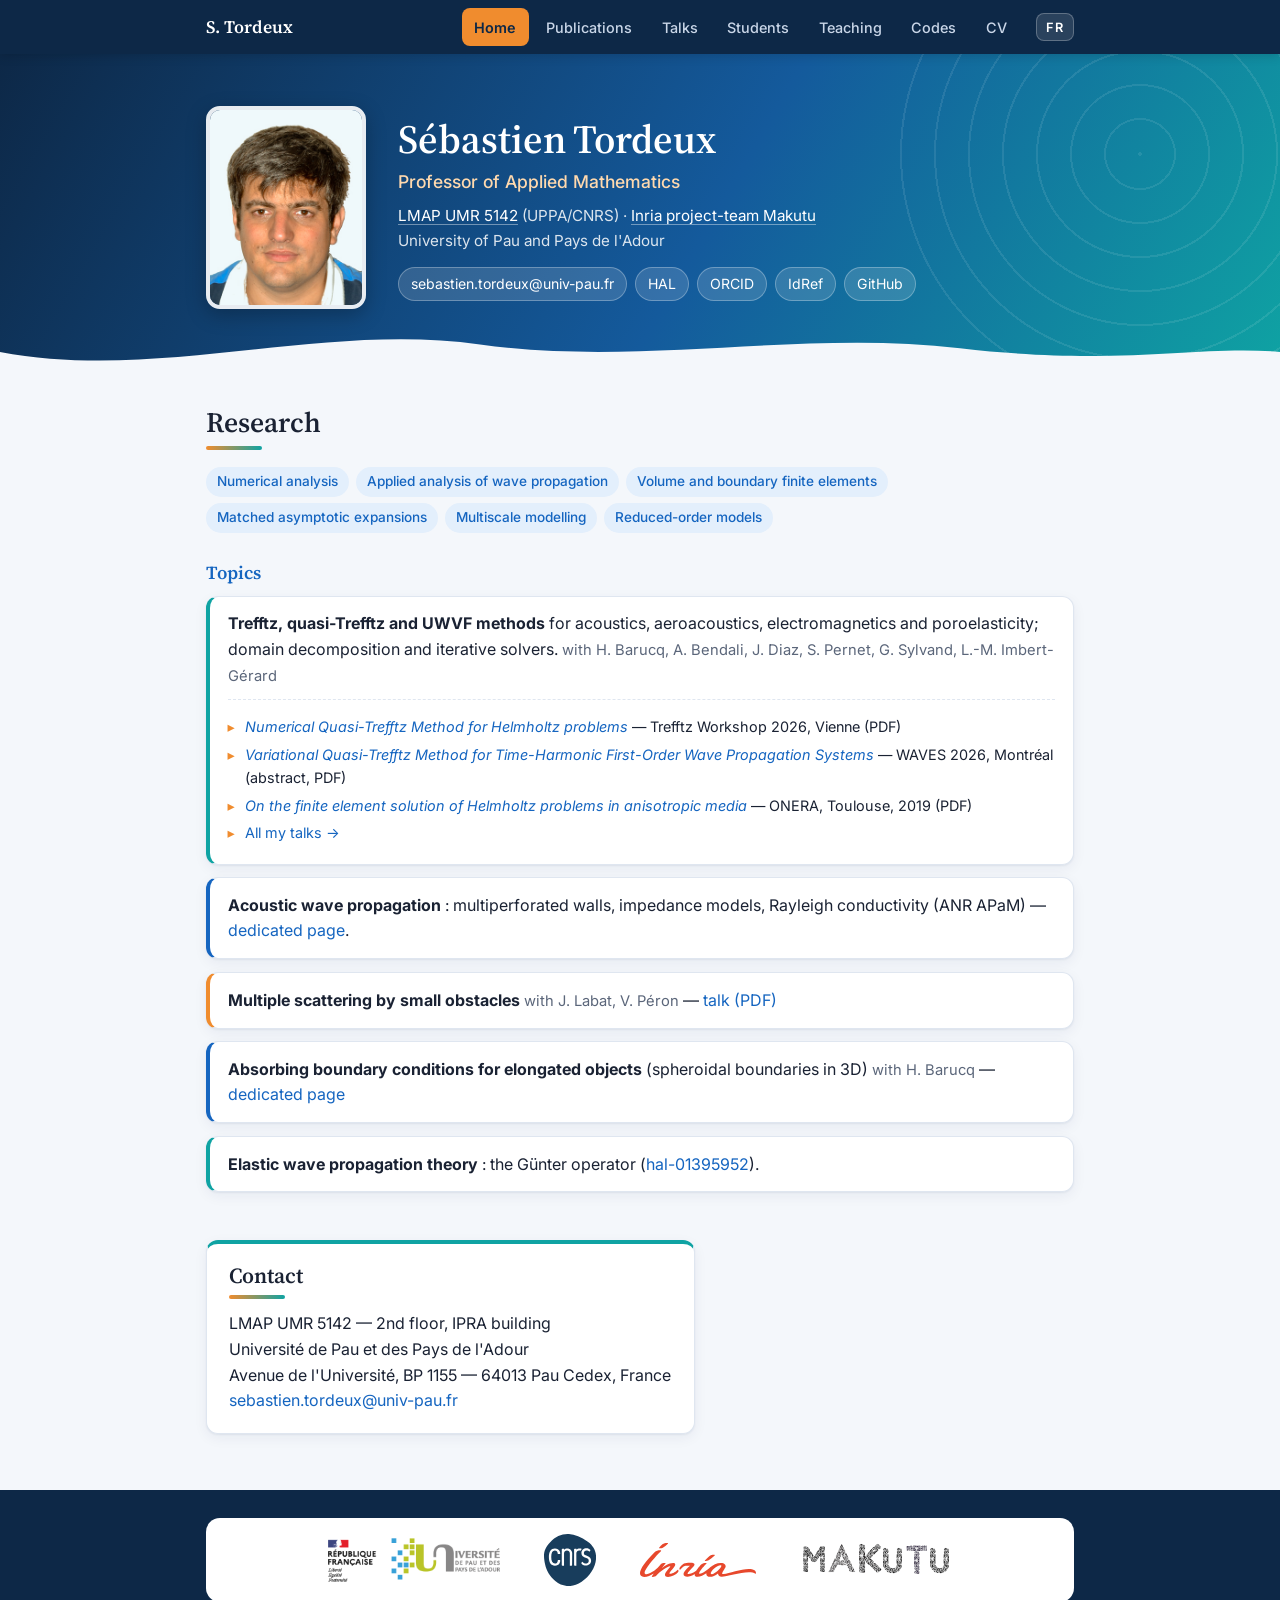
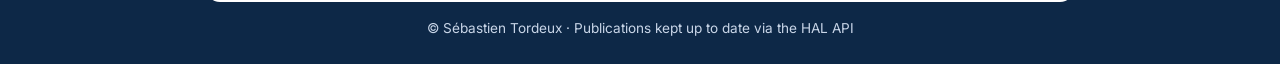
==== commit 27eaace9: "Page dédiée parois multiperforées (ANR APaM) Co-Authored-By: Claude Opus 5.5 <noreply@anthropic.com>" ====
--- a/index.html
+++ b/index.html
@@ -97,7 +97,7 @@
       <strong><span data-l="fr">Propagation des ondes acoustiques</span><span data-l="en">Acoustic wave propagation</span></strong>
       <span data-l="fr">: modélisation des parois multiperforées, modèles d'impédance, conductivité de Rayleigh</span>
       <span data-l="en">: multiperforated walls, impedance models, Rayleigh conductivity</span>
-      (<a href="http://apam.cerfacs.fr/index.html">ANR APAM</a>).
+      (ANR APaM) — <a href="parois.html"><span data-l="fr">page dédiée</span><span data-l="en">dedicated page</span></a>.
     </li>
     <li>
       <strong><span data-l="fr">Diffraction multiple par de petits obstacles</span><span data-l="en">Multiple scattering by small obstacles</span></strong>
--- a/style.css
+++ b/style.css
@@ -272,6 +272,9 @@
 .video-card figcaption { color: var(--muted); font-size: .9rem; margin-top: .5rem; text-align: center; }
 
 /* Exposés liés à un thème de recherche */
-ul.talklinks { list-style: none; margin: .6rem 0 0; padding: .6rem 0 0; border-top: 1px dashed var(--line); font-size: .9rem; }
-ul.talklinks li { margin: .25rem 0; padding-left: 1.1rem; position: relative; background: none; border: 0; box-shadow: none; }
-ul.talklinks li::before { content: "▸"; position: absolute; left: 0; color: var(--warm); }
+ul.themes ul.talklinks { list-style: none; margin: .7rem 0 0; padding: .6rem 0 0; border-top: 1px dashed var(--line); font-size: .9rem; display: block; }
+ul.themes ul.talklinks li {
+  list-style: none; margin: .3rem 0; padding: 0 0 0 1.1rem; position: relative;
+  background: none; border: 0; border-radius: 0; box-shadow: none;
+}
+ul.themes ul.talklinks li::before { content: "▸"; position: absolute; left: 0; top: 0; color: var(--warm); }
